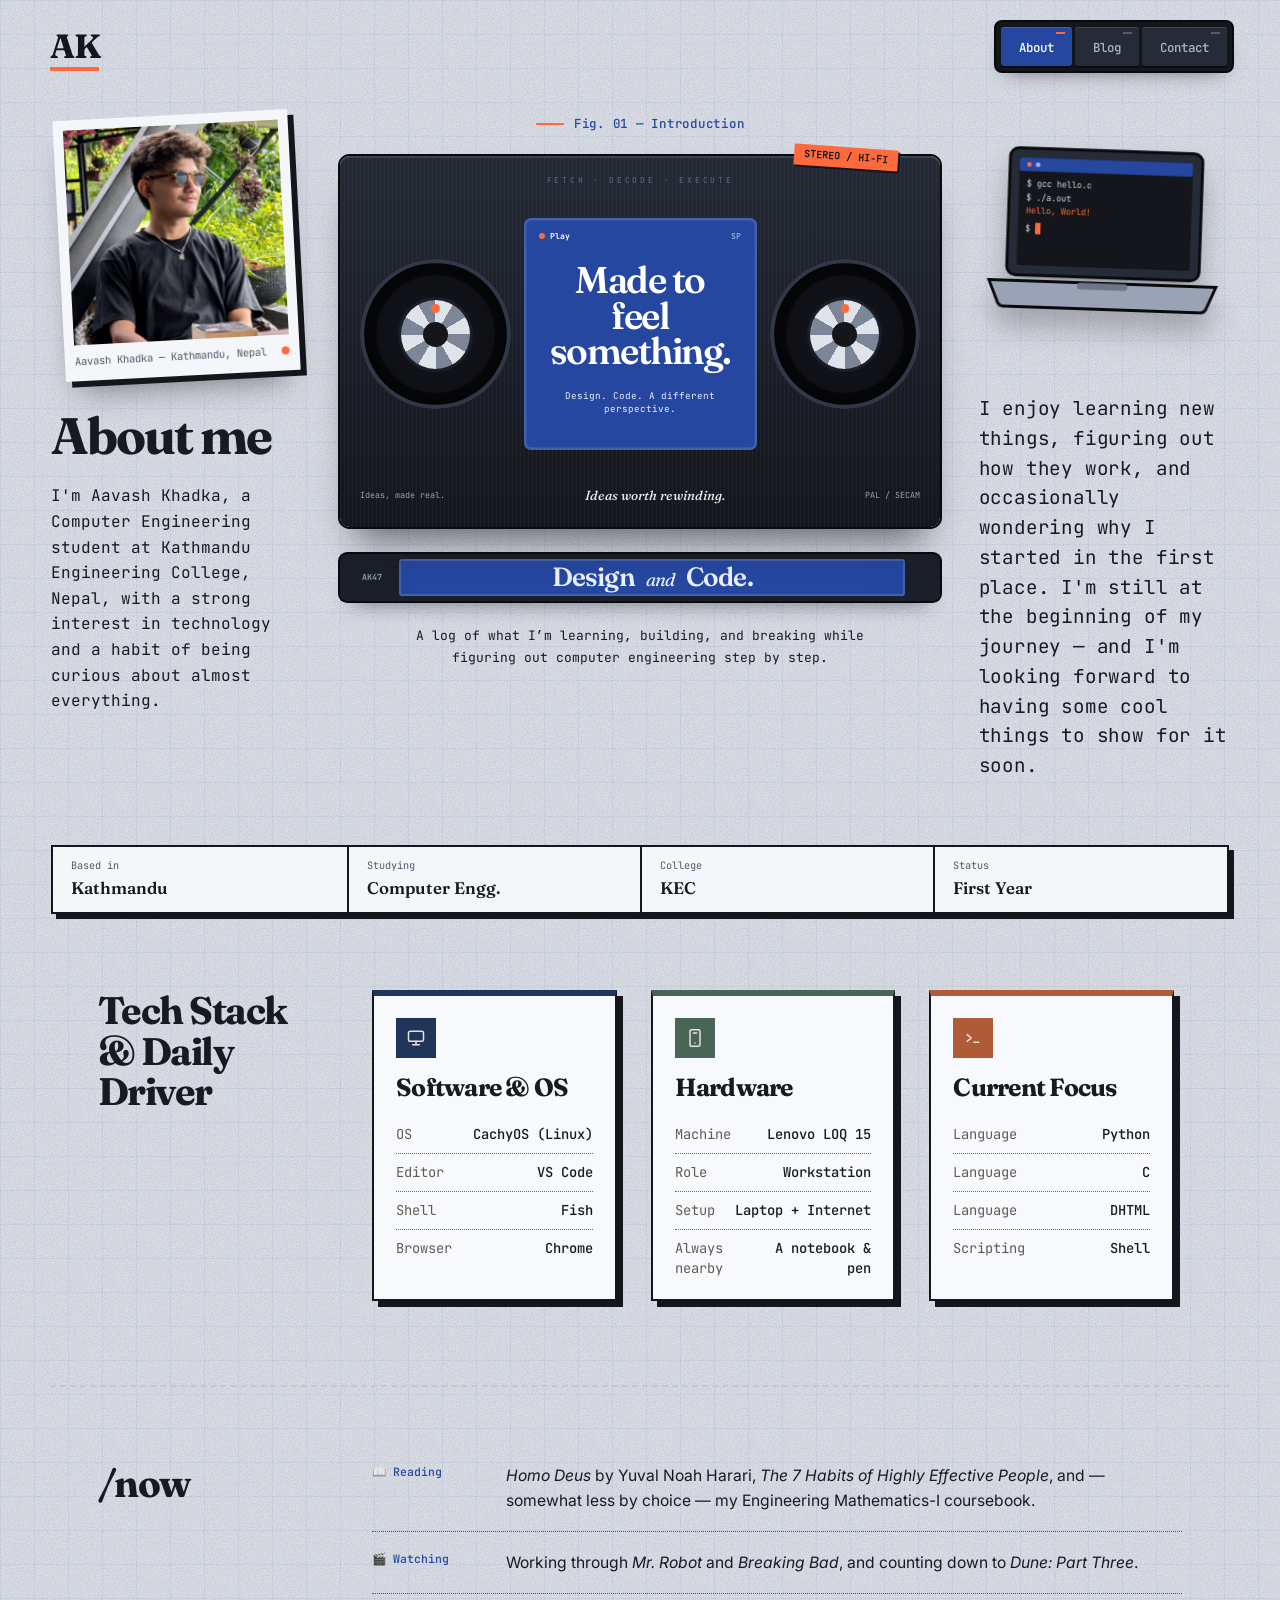
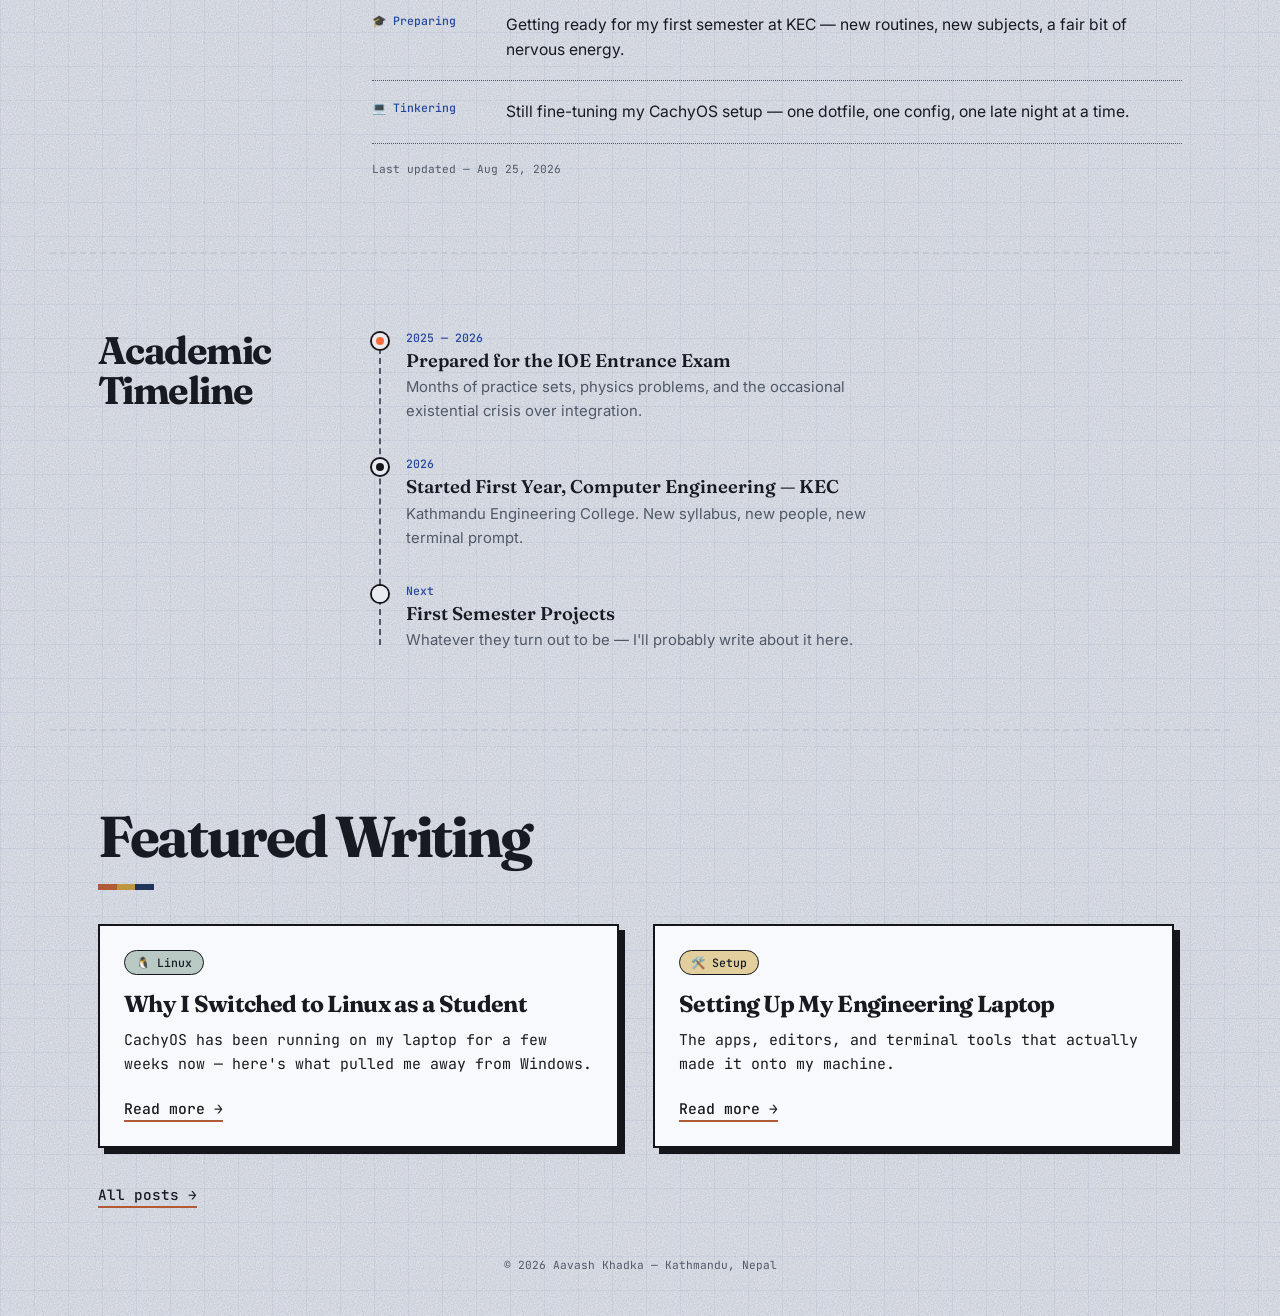
==== index.html @ 32c6e3df "Add files via upload" ====
<!DOCTYPE html>
<html lang="en">
<head>
<meta charset="UTF-8"><meta name="viewport" content="width=device-width, initial-scale=1.0">
<title>About Me - Aavash Khadka</title><meta name="description" content="Aavash Khadka — first-year Computer Engineering student at Kathmandu Engineering College, Nepal."><meta name="theme-color" content="#14161c">
<link rel="stylesheet" href="style.css"><link rel="preconnect" href="https://fonts.googleapis.com"><link rel="preconnect" href="https://fonts.gstatic.com" crossorigin><link href="https://fonts.googleapis.com/css2?family=Fraunces:ital,opsz,wght@0,9..144,500;0,9..144,600;0,9..144,700;1,9..144,400;1,9..144,500&family=Inter:wght@400;600&family=JetBrains+Mono:wght@400;500;600&display=swap" rel="stylesheet">
</head>
<body>
<a class="skip" href="#main">Skip to content</a>
<header class="top">
  <a class="mark" href="index.html" aria-label="Aavash Khadka — home">AK</a>
  <nav class="keys" aria-label="Main"><a href="index.html" aria-current="page">About</a><a href="blog.html">Blog</a><a href="contact.html">Contact</a></nav>
</header>
<main id="main">
<section class="hero" aria-label="Introduction">
  <figure class="polaroid" data-depth="-5"><img src="Aavash_Khadka.jpg" width="900" height="819" alt="Aavash Khadka, smiling, in a black shirt by a lake"><figcaption>Aavash Khadka — Kathmandu, Nepal</figcaption></figure>
  <div class="about-l"><h1>About me</h1><p>I'm Aavash Khadka, a Computer Engineering student at Kathmandu Engineering College, Nepal, with a strong interest in technology and a habit of being curious about almost everything.</p></div>
  <div class="deck">
    <p class="fig">Fig. 01 — Introduction</p>
    <div class="cassette" id="cassette" role="button" tabindex="0" aria-pressed="true" aria-label="Toggle the tape: play or pause the reels" data-depth="6">
      <span class="sticker">STEREO / HI-FI</span>
      <div class="c-top">Fetch · Decode · Execute</div>
      <div class="c-body">
        <div class="reel"><i></i></div>
        <div class="c-label"><span class="c-row"><b class="state">Play</b><span>SP</span></span><h2>Made to<br>feel something.</h2><p>Design. Code. A different perspective.</p><span class="c-row"><span></span><span></span></span></div>
        <div class="reel"><i></i></div>
      </div>
      <div class="c-foot"><span>Ideas, made real.</span><em>Ideas worth rewinding.</em><span>PAL / SECAM</span></div>
    </div>
    <div class="strip" aria-hidden="true"><b>AK47</b><span>Design <small>and</small> Code.</span><b></b></div>
    <p class="deck-note">A log of what I’m learning, building, and breaking while figuring out computer engineering step by step.</p>
  </div>
  <svg class="laptop" data-depth="10" viewBox="0 0 260 190" role="img" aria-label="A laptop terminal running a Hello, World program">
<rect x="30" y="8" width="200" height="132" rx="9" fill="#262b38" stroke="#090a0d" stroke-width="3"/>
<rect x="40" y="18" width="180" height="112" rx="3" fill="#14161c"/>
<rect x="40" y="18" width="180" height="14" rx="3" fill="#2547a0"/><circle cx="50" cy="25" r="2.5" fill="#ff6a3d"/><circle cx="59" cy="25" r="2.5" fill="#9fb2e6"/>
<g font-size="9" fill="#cfd6e6"><text x="48" y="48">$ gcc hello.c</text><text x="48" y="62">$ ./a.out</text><text x="48" y="76" fill="#ff6a3d">Hello, World!</text><text x="48" y="95">$ <tspan class="cur" fill="#ff6a3d">█</tspan></text></g>
<path d="M12 146h236l-10 24a6 6 0 0 1-5 3H27a6 6 0 0 1-5-3z" fill="#9aa3b5" stroke="#090a0d" stroke-width="3"/><rect x="104" y="146" width="52" height="7" rx="3" fill="#6d7587"/></svg>
  <p class="about-r">I enjoy learning new things, figuring out how they work, and occasionally wondering why I started in the first place. I'm still at the beginning of my journey — and I'm looking forward to having some cool things to show for it soon.</p>
</section>

<dl class="titleblock reveal"><div><dt>Based in</dt><dd>Kathmandu</dd></div><div><dt>Studying</dt><dd>Computer Engg.</dd></div><div><dt>College</dt><dd>KEC</dd></div><div><dt>Status</dt><dd>First Year</dd></div></dl>

<section class="block" aria-labelledby="h-setup"><h2 id="h-setup" class="reveal">Tech Stack &amp; Daily Driver</h2>
  <div class="jcards"><article class="jcard reveal"><span class="jcard-icon"><svg width="20" height="20" viewBox="0 0 24 24" fill="none" stroke="currentColor" stroke-width="1.8" stroke-linecap="round" stroke-linejoin="round" aria-hidden="true"><rect x="3" y="4" width="18" height="12" rx="2"/><path d="M8 20h8M12 16v4"/></svg></span><h3>Software &amp; OS</h3><dl><div><dt>OS</dt><dd>CachyOS (Linux)</dd></div><div><dt>Editor</dt><dd>VS Code</dd></div><div><dt>Shell</dt><dd>Fish</dd></div><div><dt>Browser</dt><dd>Chrome</dd></div></dl></article><article class="jcard reveal"><span class="jcard-icon"><svg width="20" height="20" viewBox="0 0 24 24" fill="none" stroke="currentColor" stroke-width="1.8" stroke-linecap="round" stroke-linejoin="round" aria-hidden="true"><rect x="6" y="2" width="12" height="20" rx="2"/><path d="M10 6h4M12 18h.01"/></svg></span><h3>Hardware</h3><dl><div><dt>Machine</dt><dd>Lenovo LOQ 15</dd></div><div><dt>Role</dt><dd>Workstation</dd></div><div><dt>Setup</dt><dd>Laptop + Internet</dd></div><div><dt>Always nearby</dt><dd>A notebook &amp; pen</dd></div></dl></article><article class="jcard reveal"><span class="jcard-icon"><svg width="20" height="20" viewBox="0 0 24 24" fill="none" stroke="currentColor" stroke-width="1.8" stroke-linecap="round" stroke-linejoin="round" aria-hidden="true"><path d="M5 8l5 4-5 4M13 17h6"/></svg></span><h3>Current Focus</h3><dl><div><dt>Language</dt><dd>Python</dd></div><div><dt>Language</dt><dd>C</dd></div><div><dt>Language</dt><dd>DHTML</dd></div><div><dt>Scripting</dt><dd>Shell</dd></div></dl></article></div></section>

<section class="block" aria-labelledby="h-now"><h2 id="h-now" class="reveal">/now</h2>
  <div class="reveal"><dl class="now">
    <div><dt>📖 Reading</dt><dd><em>Homo Deus</em> by Yuval Noah Harari, <em>The 7 Habits of Highly Effective People</em>, and — somewhat less by choice — my Engineering Mathematics-I coursebook.</dd></div>
    <div><dt>🎬 Watching</dt><dd>Working through <em>Mr. Robot</em> and <em>Breaking Bad</em>, and counting down to <em>Dune: Part Three</em>.</dd></div>
    <div><dt>🎓 Preparing</dt><dd>Getting ready for my first semester at KEC — new routines, new subjects, a fair bit of nervous energy.</dd></div>
    <div><dt>💻 Tinkering</dt><dd>Still fine-tuning my CachyOS setup — one dotfile, one config, one late night at a time.</dd></div>
  </dl><span class="stamp">Last updated — Aug 25, 2026</span></div></section>

<section class="block" aria-labelledby="h-time"><h2 id="h-time" class="reveal">Academic Timeline</h2>
  <ol class="timeline reveal">
    <li><time>2025 — 2026</time><h3>Prepared for the IOE Entrance Exam</h3><p>Months of practice sets, physics problems, and the occasional existential crisis over integration.</p></li>
    <li><time>2026</time><h3>Started First Year, Computer Engineering — KEC</h3><p>Kathmandu Engineering College. New syllabus, new people, new terminal prompt.</p></li>
    <li class="next"><time>Next</time><h3>First Semester Projects</h3><p>Whatever they turn out to be — I'll probably write about it here.</p></li>
  </ol></section>

<section class="block block--stack" aria-labelledby="h-write"><h2 id="h-write" class="reveal">Featured Writing</h2>
  <div><ul class="posts"><li class="reveal"><a class="post" href="blog-linux.html"><span class="pill">🐧 Linux</span><h3>Why I Switched to Linux as a Student</h3><p>CachyOS has been running on my laptop for a few weeks now — here's what pulled me away from Windows.</p><span class="read">Read more →</span></a></li>
<li class="reveal"><a class="post" href="blog-setup.html"><span class="pill pill--setup">🛠️ Setup</span><h3>Setting Up My Engineering Laptop</h3><p>The apps, editors, and terminal tools that actually made it onto my machine.</p><span class="read">Read more →</span></a></li></ul><a class="more" href="blog.html">All posts →</a></div></section>
</main>
<p class="site-footer">© 2026 Aavash Khadka — Kathmandu, Nepal</p>
<script src="script.js"></script>
</body>
</html>
---- style.css ----
/* Aavash Khadka — portfolio. "Drafting Table" colour system, analog editorial layout. */
:root{--ink:#14161c;--ink2:#262b38;--paper:#e8ebf0;--card:#f5f6f9;--line:#c3c9d4;--blue:#2547a0;--accent:#ff6a3d;--text:#171a21;--muted:#505867;
--serif:'Fraunces',Georgia,serif;--mono:'JetBrains Mono',ui-monospace,monospace;--sans:'Inter',system-ui,sans-serif}
*{margin:0;padding:0;box-sizing:border-box}
html{scroll-behavior:smooth}
body{font:400 1rem/1.6 var(--sans);color:var(--text);-webkit-font-smoothing:antialiased;overflow-x:clip;
background:url("data:image/svg+xml,%3Csvg xmlns='http://www.w3.org/2000/svg' width='160' height='160'%3E%3Cfilter id='n'%3E%3CfeTurbulence type='fractalNoise' baseFrequency='.85' numOctaves='2' stitchTiles='stitch'/%3E%3CfeColorMatrix values='0 0 0 0 .08 0 0 0 0 .1 0 0 0 0 .18 0 0 0 .55 0'/%3E%3C/filter%3E%3Crect width='160' height='160' filter='url(%23n)' opacity='.5'/%3E%3C/svg%3E"),
linear-gradient(rgba(37,71,160,.06) 1px,transparent 1px) 0 0/34px 34px,linear-gradient(90deg,rgba(37,71,160,.06) 1px,transparent 1px) 0 0/34px 34px,var(--paper)}
img,svg{max-width:100%;display:block}
a{color:inherit;text-decoration:none}
:focus-visible{outline:3px solid var(--accent);outline-offset:3px}
.skip{position:absolute;left:-999px}.skip:focus{left:12px;top:12px;background:var(--ink);color:#fff;padding:8px 12px;z-index:9}

/* header: AK mark + keyboard-key nav */
.top{display:flex;justify-content:space-between;align-items:center;padding:22px clamp(20px,4vw,48px);max-width:1480px;margin:0 auto}
.mark{position:relative;font:700 2.1rem/1 var(--serif);letter-spacing:-.04em;color:var(--ink);padding:4px 2px}
.mark::after{content:"";position:absolute;left:2px;right:2px;bottom:-3px;height:4px;background:var(--accent);transform-origin:left;transition:transform .3s}
.mark:hover::after{transform:scaleX(.4)}
.keys{display:flex;gap:3px;background:var(--ink);padding:5px;border-radius:6px;box-shadow:0 0 0 2px #090a0d,0 10px 20px -10px rgba(20,22,28,.6)}
.keys a{position:relative;font:500 .78rem/1 var(--mono);color:#aeb6c8;background:var(--ink2);padding:15px 18px 12px;border-radius:3px;box-shadow:inset 0 1px 0 rgba(255,255,255,.12),0 2px 0 #090a0d;transition:transform .12s,background .2s,color .2s}
.keys a::before{content:"";position:absolute;top:5px;right:7px;width:9px;height:2px;background:currentColor;opacity:.35}
.keys a:hover{color:#fff;background:#323849}
.keys a:active{transform:translateY(2px);box-shadow:inset 0 1px 0 rgba(255,255,255,.12)}
.keys a[aria-current=page]{background:var(--blue);color:#fff}
.keys a[aria-current=page]::before{background:var(--accent);opacity:1}

.fig{display:inline-flex;align-items:center;gap:10px;font:500 .78rem/1 var(--mono);letter-spacing:.06em;color:var(--blue)}
.fig::before{content:"";width:28px;height:2px;background:var(--accent)}

/* ---------- Hero: one composition ---------- */
.hero{display:grid;grid-template-columns:minmax(0,1fr) minmax(0,2.4fr) minmax(0,1fr);grid-template-areas:"pol deck lap" "abl deck abr";column-gap:clamp(20px,3vw,56px);align-items:start;max-width:1480px;margin:0 auto;padding:8px clamp(20px,4vw,64px) 64px}
.hero>*{animation:settle .9s cubic-bezier(.2,.7,.2,1) both}
.hero>:nth-child(2){animation-delay:.1s}.hero>:nth-child(3){animation-delay:.2s}.hero>:nth-child(4){animation-delay:.3s}.hero>:nth-child(5){animation-delay:.4s}
@keyframes settle{from{opacity:0;transform:translateY(22px)}}
[data-depth]{translate:var(--px,0) var(--py,0);transition:translate .25s ease-out}
.polaroid{grid-area:pol;justify-self:center;width:min(100%,235px);margin-top:14px;rotate:-3deg;background:var(--card);padding:10px 10px 12px;box-shadow:6px 6px 0 var(--ink),0 22px 30px -14px rgba(20,22,28,.5)}
.polaroid img{width:100%;height:auto;aspect-ratio:1;object-fit:cover;object-position:50% 28%;filter:saturate(.92) contrast(1.04)}
.polaroid figcaption{font:400 .66rem/1.3 var(--mono);color:var(--muted);padding-top:10px;display:flex;justify-content:space-between;gap:8px}
.polaroid figcaption::after{content:"";width:8px;height:8px;border-radius:50%;background:var(--accent);flex:none;margin-top:2px}
.about-l{grid-area:abl;padding-top:34px}
.about-l h1{font:700 clamp(2.4rem,4vw,3.4rem)/1 var(--serif);letter-spacing:-.04em;margin-bottom:22px}
.about-l p,.about-r{font:400 clamp(.95rem,1.25vw,1.12rem)/1.6 var(--mono)}
.about-r{grid-area:abr;padding-top:18px;font-size:clamp(1rem,1.5vw,1.3rem);line-height:1.55;letter-spacing:-.01em}
.laptop{grid-area:lap;justify-self:center;width:min(100%,270px);margin-top:42px;rotate:2deg;filter:drop-shadow(0 18px 14px rgba(20,22,28,.28))}
.laptop text{font-family:var(--mono)}
.cur{animation:blink 1.1s steps(1) infinite}@keyframes blink{50%{opacity:0}}

/* the deck: data cassette */
.deck{grid-area:deck;container-type:inline-size;text-align:center;padding-top:6px}
.deck .fig{margin-bottom:26px}
.cassette{position:relative;display:grid;grid-template-rows:13% 1fr 17%;aspect-ratio:1.62;padding:0 3.4cqw;border-radius:1.6cqw;cursor:pointer;text-align:left;
background:repeating-linear-gradient(90deg,rgba(255,255,255,.035) 0 1px,transparent 1px 4px),linear-gradient(#242936,#14161c);
box-shadow:inset 0 2px 0 #3b4254,0 0 0 2px #090a0d,0 28px 36px -16px rgba(20,22,28,.6)}
.sticker{position:absolute;top:-1.6cqw;right:7%;rotate:4deg;background:var(--accent);color:var(--ink);font:700 max(10px,1.5cqw)/1 var(--mono);padding:.9cqw 1.7cqw;box-shadow:2px 2px 0 var(--ink)}
.c-top{display:flex;align-items:center;justify-content:center;font:500 max(8px,1.05cqw) var(--mono);letter-spacing:.35em;color:#5a6278;text-transform:uppercase}
.c-body{display:grid;grid-template-columns:1fr 1.55fr 1fr;gap:2.2cqw;align-items:center}
.reel{aspect-ratio:1;border-radius:50%;display:grid;place-items:center;background:radial-gradient(#101218 0 55%,#07080b 56%);box-shadow:inset 0 0 0 .7cqw #313746,inset 0 0 4cqw #000}
.reel i{position:relative;width:46%;aspect-ratio:1;border-radius:50%;background:repeating-conic-gradient(#dfe3ea 0 30deg,#7d8598 0 60deg);animation:spin 7s linear infinite;box-shadow:0 0 0 .5cqw #1b1e27}
.reel i::before{content:"";position:absolute;top:7%;left:44%;width:12%;aspect-ratio:1;border-radius:50%;background:var(--accent)}
.reel i::after{content:"";position:absolute;inset:32%;border-radius:50%;background:#14161c}
@keyframes spin{to{rotate:360deg}}
.cassette[aria-pressed=false] .reel i{animation-play-state:paused}
.c-label{align-self:stretch;margin:6% 0;background:var(--blue);color:#e9efff;border-radius:1.2cqw;padding:2.2cqw 2.6cqw;display:flex;flex-direction:column;justify-content:space-between;text-align:center;box-shadow:inset 0 0 0 .4cqw rgba(255,255,255,.14)}
.c-row{display:flex;justify-content:space-between;gap:1cqw;font:400 max(8px,1.35cqw)/1.2 var(--mono);color:#b9c8f0}
.state{color:#fff}.state::before{content:"";display:inline-block;width:.9cqw;height:.9cqw;min-width:6px;min-height:6px;border-radius:50%;background:var(--accent);margin-right:.7cqw}
.cassette[aria-pressed=false] .state::before{background:#7f8db3}
.c-label h2{font:600 max(1.3rem,6.2cqw)/.95 var(--serif);letter-spacing:-.04em;color:#fff}
.c-label p{font:400 max(9px,1.55cqw)/1.4 var(--mono)}
.c-foot{display:flex;align-items:center;justify-content:space-between;font:400 max(8px,1.4cqw) var(--mono);color:#98a1b8}
.c-foot em{font:italic 500 max(12px,2.2cqw) var(--serif);color:#dfe5f4}
.strip{margin-top:4.5cqw;display:grid;grid-template-columns:9cqw 1fr 5cqw;background:#1b1f29;border-radius:1.2cqw;padding:.9cqw;box-shadow:0 0 0 2px #090a0d,0 14px 22px -14px rgba(20,22,28,.65)}
.strip b{align-self:center;text-align:center;font:600 max(8px,1.4cqw) var(--mono);color:#98a1b8}
.strip span{background:var(--blue);color:#eaf0ff;font:600 max(1.1rem,4.4cqw)/1.15 var(--serif);letter-spacing:-.03em;padding:.5cqw 2cqw;border-radius:.5cqw;box-shadow:inset 0 0 0 .35cqw rgba(255,255,255,.14)}
.strip small{font:italic 400 .7em var(--serif);padding:0 .5ch}
.deck-note{max-width:58ch;margin:4cqw auto 0;font:400 max(13px,1.7cqw)/1.65 var(--mono)}

.titleblock{display:grid;grid-template-columns:repeat(4,1fr);max-width:1180px;margin:0 auto;width:calc(100% - clamp(40px,8vw,128px));background:var(--card);border:2px solid var(--ink);box-shadow:5px 5px 0 var(--ink)}
.titleblock div{padding:14px 18px;border-left:2px solid var(--ink)}.titleblock div:first-child{border-left:0}
.titleblock dt{font:400 .64rem/1 var(--mono);color:var(--muted);margin-bottom:7px}
.titleblock dd{font:600 1.05rem/1.2 var(--serif)}

/* ---------- Lower sections ---------- */
.block{display:grid;grid-template-columns:minmax(0,210px) minmax(0,1fr);gap:clamp(24px,5vw,72px);max-width:1180px;margin:0 auto;padding:76px clamp(20px,4vw,48px) 20px}
.block h2{font:700 clamp(1.8rem,3vw,2.5rem)/1.05 var(--serif);letter-spacing:-.04em}
.block+.block{border-top:2px dashed var(--line);margin-top:56px}
.now div{display:grid;grid-template-columns:116px 1fr;gap:18px;padding:18px 0;border-bottom:1px dotted var(--muted)}
.now div:first-child{padding-top:0}
.now dt{font:500 .72rem/1.6 var(--mono);color:var(--blue)}.now dd{font-size:.98rem}
.stamp{display:block;margin-top:18px;font:400 .7rem var(--mono);color:var(--muted)}
.timeline{position:relative;padding-left:34px}
.timeline::before{content:"";position:absolute;left:7px;top:8px;bottom:8px;border-left:2px dashed var(--muted)}
.timeline li{position:relative;list-style:none;padding-bottom:32px}.timeline li:last-child{padding-bottom:0}
.timeline li::before{content:"";position:absolute;left:-34px;top:3px;width:16px;height:16px;border-radius:50%;background:var(--ink);box-shadow:inset 0 0 0 4px var(--paper),0 0 0 2px var(--ink)}
.timeline li:first-child::before,.timeline li.next::before{background:var(--accent)}
.timeline li.next::before{background:var(--paper)}
.timeline time{display:block;font:500 .72rem var(--mono);color:var(--blue);margin-bottom:4px}
.timeline h3{font:600 1.15rem/1.3 var(--serif);margin-bottom:4px}.timeline p{color:var(--muted);font-size:.93rem;max-width:56ch}

/* ---------- Cream-stock cards: Tech Stack, Featured Writing, Blog ---------- */
:root{--cream:#f8f9fc;--navy:#213459;--sage:#4a6558;--rust:#b05a38;--gold:#c0953f}
.jcards{display:grid;grid-template-columns:repeat(auto-fit,minmax(230px,1fr));gap:34px;padding:0 8px 8px 0}
.jcard{background:var(--cream);border:2px solid var(--ink);border-top:6px solid var(--bar,var(--navy));box-shadow:6px 6px 0 var(--ink);padding:22px 22px 12px}
.jcard:nth-child(2){--bar:var(--sage)}.jcard:nth-child(3){--bar:var(--rust)}
.jcard-icon{display:grid;place-items:center;width:40px;height:40px;background:var(--bar,var(--navy));color:#e8e3d6;margin-bottom:16px}
.jcard h3{font:700 1.55rem/1.1 var(--serif);letter-spacing:-.03em;margin-bottom:14px}
.jcard div{display:flex;justify-content:space-between;gap:12px;padding:9px 0;border-bottom:1px dotted #6d6a62;font:400 .86rem/1.4 var(--mono)}
.jcard div:last-child{border:0}.jcard dt{color:#5f5c55}.jcard dd{font-weight:500;text-align:right}

.block--stack{grid-template-columns:1fr;gap:34px}
.block--stack h2{font-size:clamp(2.4rem,5vw,3.6rem)}
.block--stack h2::after{content:"";display:block;width:56px;height:6px;margin-top:16px;background:linear-gradient(90deg,var(--rust) 0 33.3%,var(--gold) 0 66.6%,var(--navy) 0)}
.posts{list-style:none;display:grid;grid-template-columns:repeat(auto-fit,minmax(260px,1fr));gap:34px;padding:0 8px 8px 0;margin-bottom:26px}
.post{display:flex;flex-direction:column;align-items:flex-start;height:100%;background:var(--cream);border:2px solid var(--ink);box-shadow:6px 6px 0 var(--ink);padding:24px;transition:translate .15s,box-shadow .15s}
.post:hover{translate:-2px -2px;box-shadow:8px 8px 0 var(--ink)}
.pill{display:inline-block;font:500 .72rem/1 var(--mono);padding:6px 11px;border:1.5px solid var(--ink);border-radius:99px;background:#b9c9c4;margin-bottom:16px}
.pill--setup{background:#e3cf9d}.pill--curiosity{background:#dcb9a8}
.post h3{font:700 1.45rem/1.15 var(--serif);letter-spacing:-.03em;margin-bottom:10px}
.post p{font:400 .93rem/1.65 var(--mono);margin-bottom:22px}
.read{margin-top:auto;font:500 .92rem var(--mono);border-bottom:2px solid var(--rust);padding-bottom:2px;transition:color .2s}
.post:hover .read,.entry:hover .read{color:var(--rust)}
.more{display:inline-block;font:500 .9rem var(--mono);border-bottom:2px solid var(--rust);padding-bottom:2px}

.blog-page{max-width:820px}
.blog-head{position:relative;isolation:isolate;text-align:center;margin-bottom:58px;padding-top:6px}
.blog-head::before{content:"Blog";content:"Blog"/"";position:absolute;left:50%;top:-34px;translate:-50% 0;font:700 clamp(7rem,26vw,13.5rem)/1 var(--serif);letter-spacing:-.05em;color:transparent;-webkit-text-stroke:1.5px rgba(20,22,28,.16);z-index:-1;pointer-events:none}
.blog-head .fig{margin-bottom:6px}
.blog-head h1{font:700 clamp(3.4rem,10vw,5.2rem)/1.05 var(--serif);letter-spacing:-.05em;margin-bottom:20px}
.blog-head p{max-width:52ch;margin:0 auto;font:400 .98rem/1.7 var(--mono)}
.entries{list-style:none;display:grid;gap:28px;max-width:640px;margin:0 auto;padding-right:6px}
.entry{display:block;position:relative;overflow:hidden;background:var(--cream);border:2px solid var(--ink);box-shadow:6px 6px 0 var(--ink);padding:24px 26px 22px 36px;transition:translate .15s,box-shadow .15s}
.entry:hover{translate:-2px -2px;box-shadow:8px 8px 0 var(--ink)}
.entry::before{content:"";position:absolute;left:0;top:0;bottom:0;width:10px;background:var(--bar,var(--sage))}
.entry.setup{--bar:var(--gold)}.entry.curiosity{--bar:var(--rust)}
.entry h2{font:700 clamp(1.5rem,3.4vw,1.9rem)/1.15 var(--serif);letter-spacing:-.03em;margin-bottom:10px}
.entry p{font:400 .93rem/1.65 var(--mono);margin-bottom:16px}
.entry .meta{font:400 .74rem var(--mono);color:#5f5c55}.entry .read{border:0;padding:0;margin:0;color:var(--rust);font-size:inherit}

/* ---------- Inner pages ---------- */
.page{max-width:1000px;margin:0 auto;padding:30px clamp(20px,4vw,48px) 40px}
.page-head{margin-bottom:56px}
.page-head h1{font:700 clamp(3rem,8vw,6rem)/.95 var(--serif);letter-spacing:-.05em;margin:22px 0 20px}
.page-head p{max-width:50ch;font:400 1rem/1.7 var(--mono)}
.mail{position:relative;rotate:-1.2deg;background:var(--card);border:2px solid var(--ink);box-shadow:6px 6px 0 var(--ink);padding:34px clamp(20px,4vw,40px);max-width:640px;margin-bottom:64px}
.mail::before{content:"";position:absolute;top:-14px;left:36px;width:110px;height:28px;rotate:-3deg;background:rgba(255,106,61,.75)}
.mail span{display:block;font:400 .72rem var(--mono);color:var(--muted);margin-bottom:8px}
.mail a{font:600 clamp(1.15rem,3.6vw,1.9rem)/1.2 var(--serif);letter-spacing:-.02em;color:var(--blue);word-break:break-all;border-bottom:3px solid var(--accent)}
.socials{list-style:none;display:grid;grid-template-columns:repeat(auto-fit,minmax(230px,1fr));gap:22px;margin-bottom:72px}
.socials a{display:grid;grid-template-columns:52px 1fr;gap:4px 16px;align-items:center;background:var(--card);border:2px solid var(--ink);padding:16px;transition:translate .15s,box-shadow .15s;box-shadow:4px 4px 0 var(--ink)}
.socials a:hover{translate:-2px -2px;box-shadow:7px 7px 0 var(--ink)}
.socials b{grid-row:span 2;display:grid;place-items:center;height:52px;background:var(--ink);color:#fff;font:700 1rem var(--serif)}
.socials strong{font:600 1.1rem/1.1 var(--serif);align-self:end}
.socials small{font:400 .72rem var(--mono);color:var(--muted);word-break:break-all;align-self:start}
.cta{background:linear-gradient(#242936,#14161c);color:#fff;border-radius:14px;padding:clamp(28px,5vw,52px);box-shadow:inset 0 2px 0 #3b4254,0 0 0 2px #090a0d}
.cta h2{font:600 clamp(1.6rem,3.4vw,2.4rem)/1.1 var(--serif);letter-spacing:-.03em;margin-bottom:12px}
.cta p{color:#b3bbcd;max-width:50ch;margin-bottom:26px}
.cta div{display:flex;gap:14px}
.cta a{width:46px;height:46px;border:2px solid #4a5166;border-radius:50%;display:grid;place-items:center;font:600 .9rem var(--mono);transition:background .2s,border-color .2s}
.cta a:hover{background:var(--accent);border-color:var(--accent);color:var(--ink)}

/* articles (existing posts) */
.section{max-width:760px;margin:0 auto;padding:30px clamp(20px,4vw,48px) 40px}
.back-link{display:inline-block;font:500 .78rem var(--mono);color:var(--muted);margin-bottom:34px;transition:color .2s}.back-link:hover{color:var(--blue)}
.article-header{margin-bottom:44px}
.post-category{font:500 .74rem var(--mono);color:var(--blue)}
.article-header h1{font:700 clamp(2.1rem,5.4vw,3.2rem)/1.05 var(--serif);letter-spacing:-.04em;margin:14px 0 18px}
.article-meta{font:400 .75rem var(--mono);color:var(--muted)}
.prose p{margin-bottom:22px;font-size:1.04rem;line-height:1.75}
.prose h2{font:700 1.55rem/1.2 var(--serif);letter-spacing:-.03em;margin:46px 0 16px}
.prose ul{margin:0 0 22px 22px}.prose li{margin-bottom:10px;line-height:1.7}
.prose code{font:400 .86em var(--mono);background:var(--card);border:1px solid var(--line);padding:2px 6px;border-radius:4px;color:var(--blue)}
.prose pre{background:var(--ink);color:#e8e9ec;padding:18px 20px;border-radius:8px;overflow-x:auto;margin-bottom:24px;font:400 .85rem/1.6 var(--mono);box-shadow:5px 5px 0 var(--blue)}
.prose pre code{background:none;border:0;padding:0;color:inherit}
.prose blockquote{border-left:4px solid var(--accent);padding:4px 0 4px 20px;margin:0 0 28px;font:italic 500 1.2rem/1.5 var(--serif)}
.site-footer{text-align:center;font:400 .7rem var(--mono);color:var(--muted);padding:30px 20px 44px}

.js .reveal{opacity:0;translate:0 18px;transition:opacity .6s ease,translate .6s ease}
.js .reveal.in-view{opacity:1;translate:0 0}

@media (max-width:1000px){
 .hero{grid-template-columns:1fr 1fr;grid-template-areas:"deck deck" "pol lap" "abl abr";row-gap:34px}
 .laptop{margin-top:10px}
}
@media (max-width:760px){
 .hero{grid-template-columns:1fr;grid-template-areas:"deck" "pol" "abl" "lap" "abr"}
 .block{grid-template-columns:1fr;gap:26px;padding-top:56px}
 .titleblock{grid-template-columns:1fr 1fr}.titleblock div:nth-child(3){border-left:0}.titleblock div:nth-child(n+3){border-top:2px solid var(--ink)}
 .c-label p,.c-foot span{display:none}
 .cassette{aspect-ratio:1.4}
 .now div{grid-template-columns:1fr;gap:4px}
}
@media (max-width:420px){.keys a{padding:14px 11px 11px;font-size:.72rem}.mark{font-size:1.8rem}}
@media (prefers-reduced-motion:reduce){*,*::before,*::after{animation:none!important;transition:none!important}html{scroll-behavior:auto}.js .reveal{opacity:1;translate:0 0}}
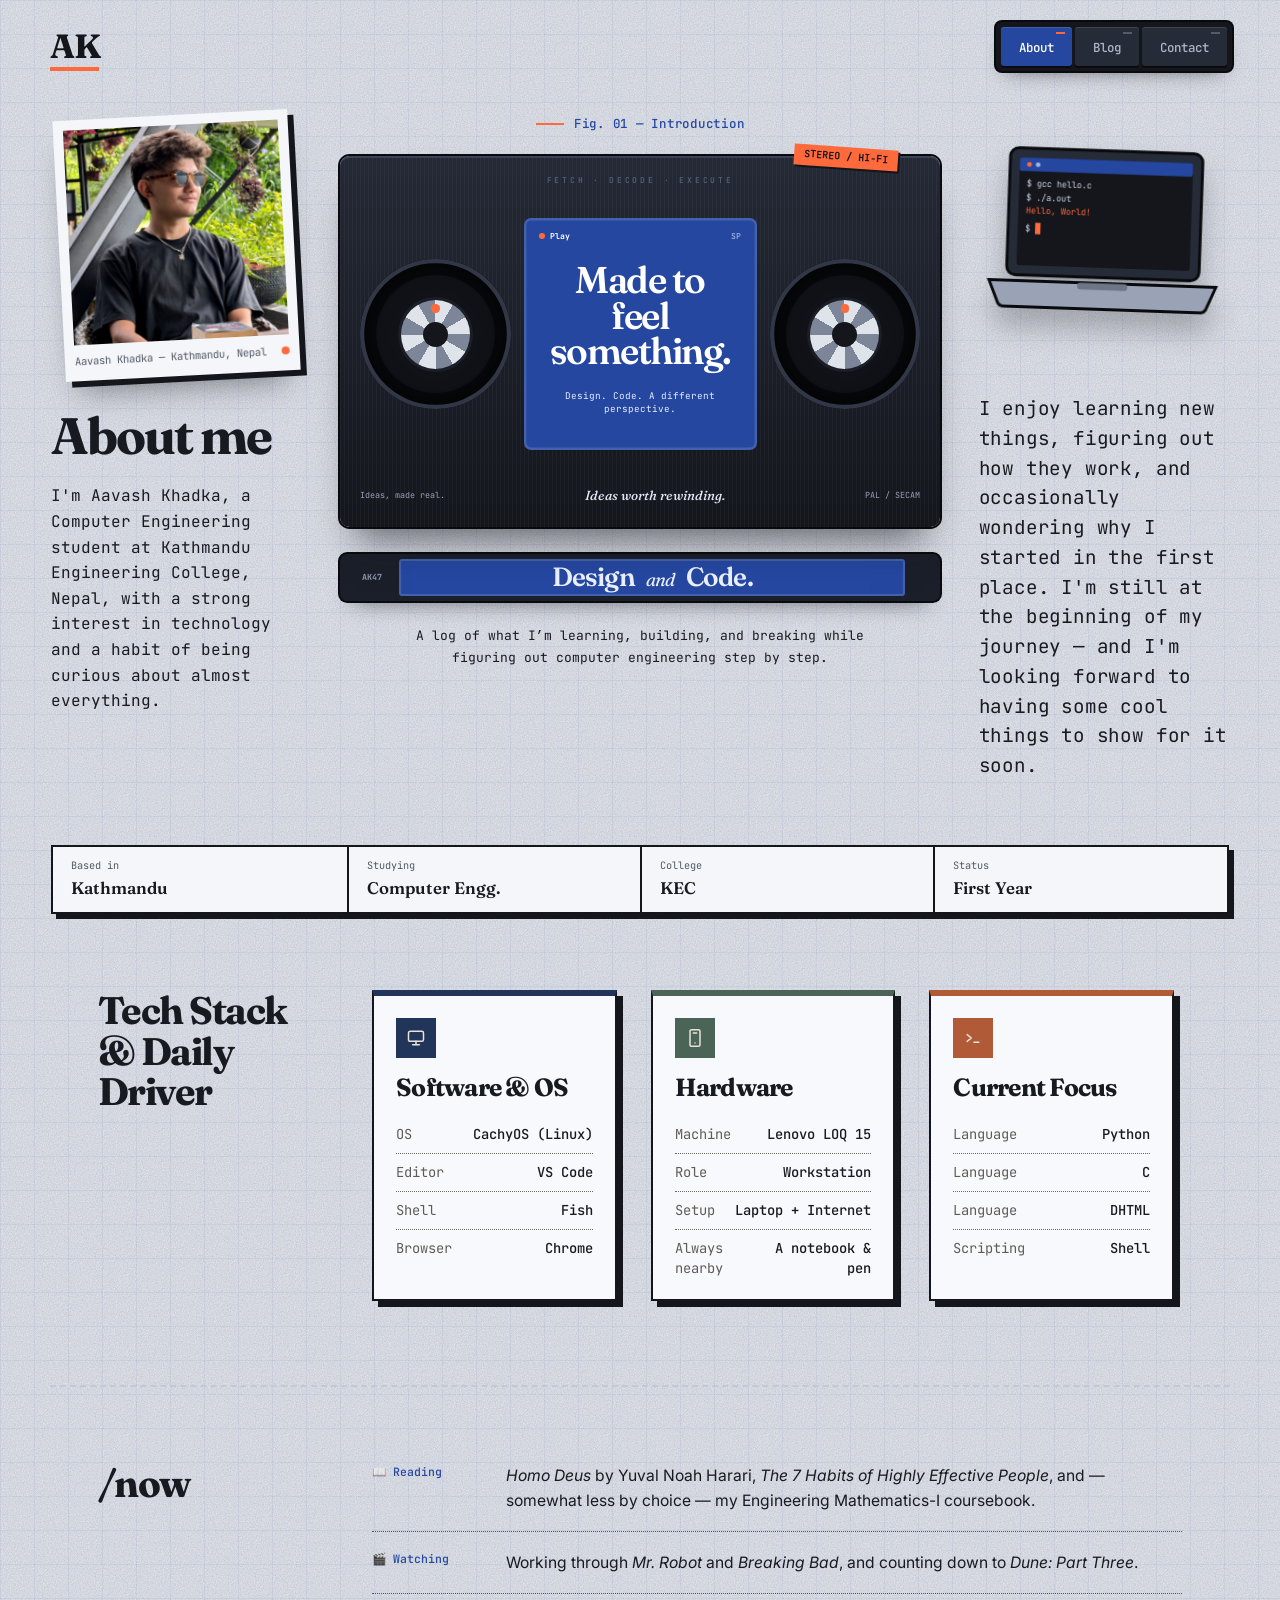
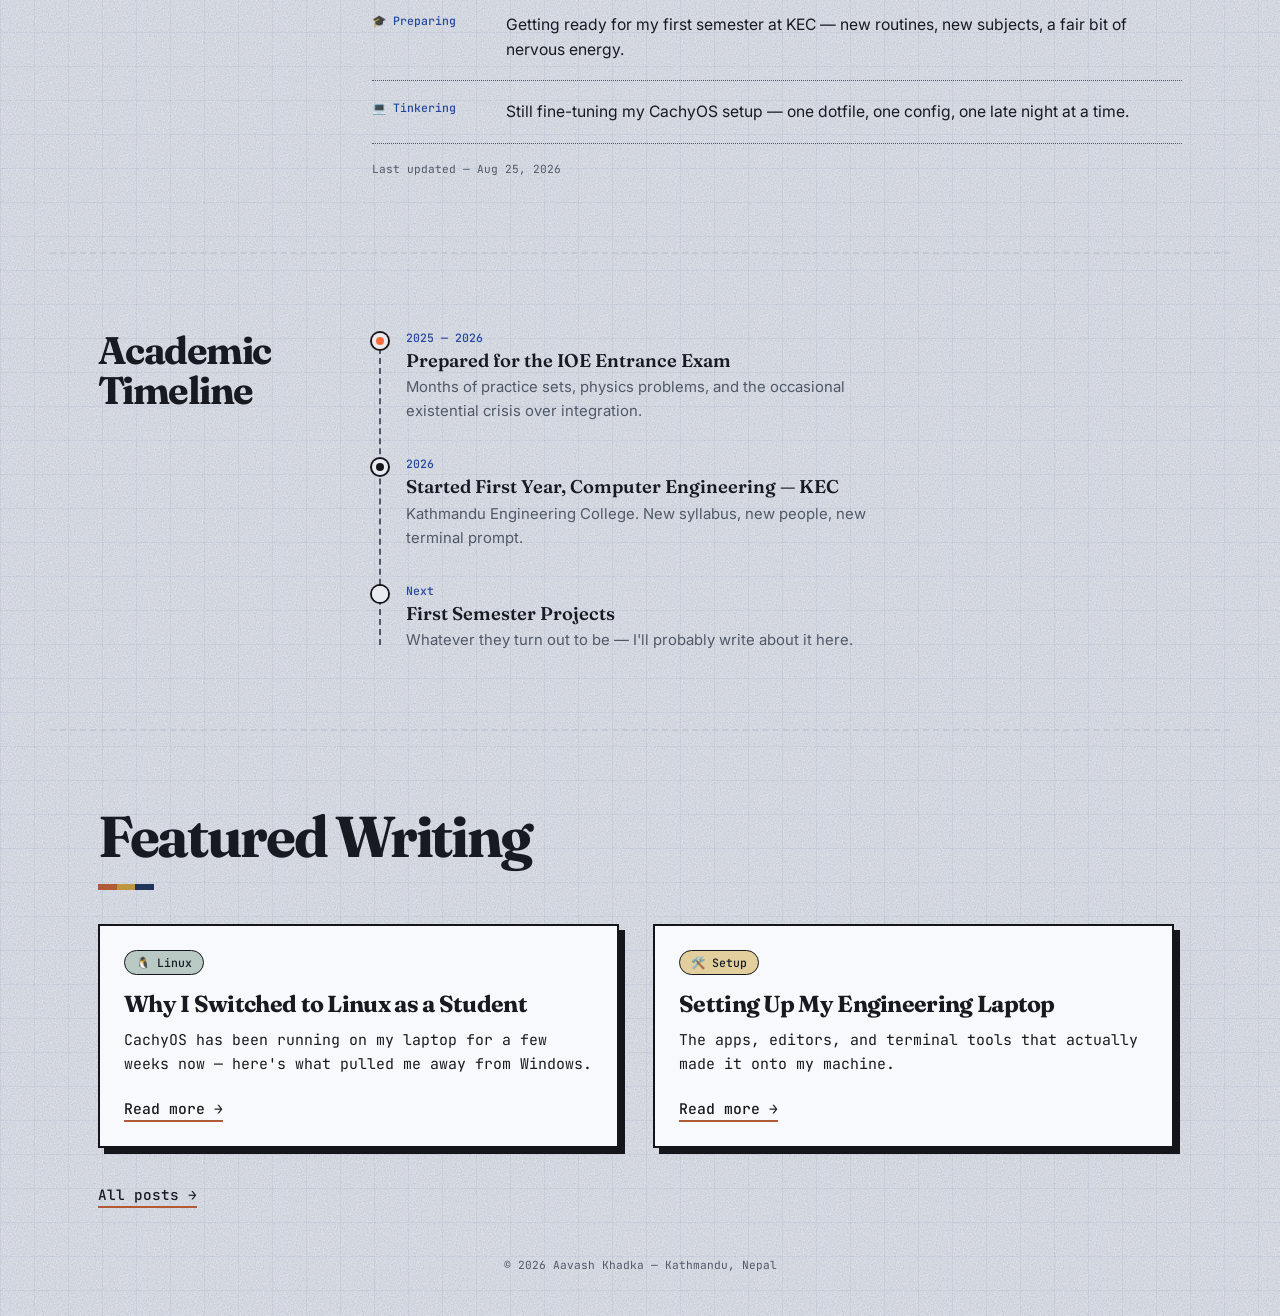
==== commit 11b8ca70: "Update index.html" ====
--- a/index.html
+++ b/index.html
@@ -52,6 +52,7 @@
     <div><dt>💻 Tinkering</dt><dd>Still fine-tuning my CachyOS setup — one dotfile, one config, one late night at a time.</dd></div>
   </dl><span class="stamp">Last updated — Aug 25, 2026</span></div></section>
 
+  
 <section class="block" aria-labelledby="h-time"><h2 id="h-time" class="reveal">Academic Timeline</h2>
   <ol class="timeline reveal">
     <li><time>2025 — 2026</time><h3>Prepared for the IOE Entrance Exam</h3><p>Months of practice sets, physics problems, and the occasional existential crisis over integration.</p></li>
@@ -59,6 +60,7 @@
     <li class="next"><time>Next</time><h3>First Semester Projects</h3><p>Whatever they turn out to be — I'll probably write about it here.</p></li>
   </ol></section>
 
+  
 <section class="block block--stack" aria-labelledby="h-write"><h2 id="h-write" class="reveal">Featured Writing</h2>
   <div><ul class="posts"><li class="reveal"><a class="post" href="blog-linux.html"><span class="pill">🐧 Linux</span><h3>Why I Switched to Linux as a Student</h3><p>CachyOS has been running on my laptop for a few weeks now — here's what pulled me away from Windows.</p><span class="read">Read more →</span></a></li>
 <li class="reveal"><a class="post" href="blog-setup.html"><span class="pill pill--setup">🛠️ Setup</span><h3>Setting Up My Engineering Laptop</h3><p>The apps, editors, and terminal tools that actually made it onto my machine.</p><span class="read">Read more →</span></a></li></ul><a class="more" href="blog.html">All posts →</a></div></section>
